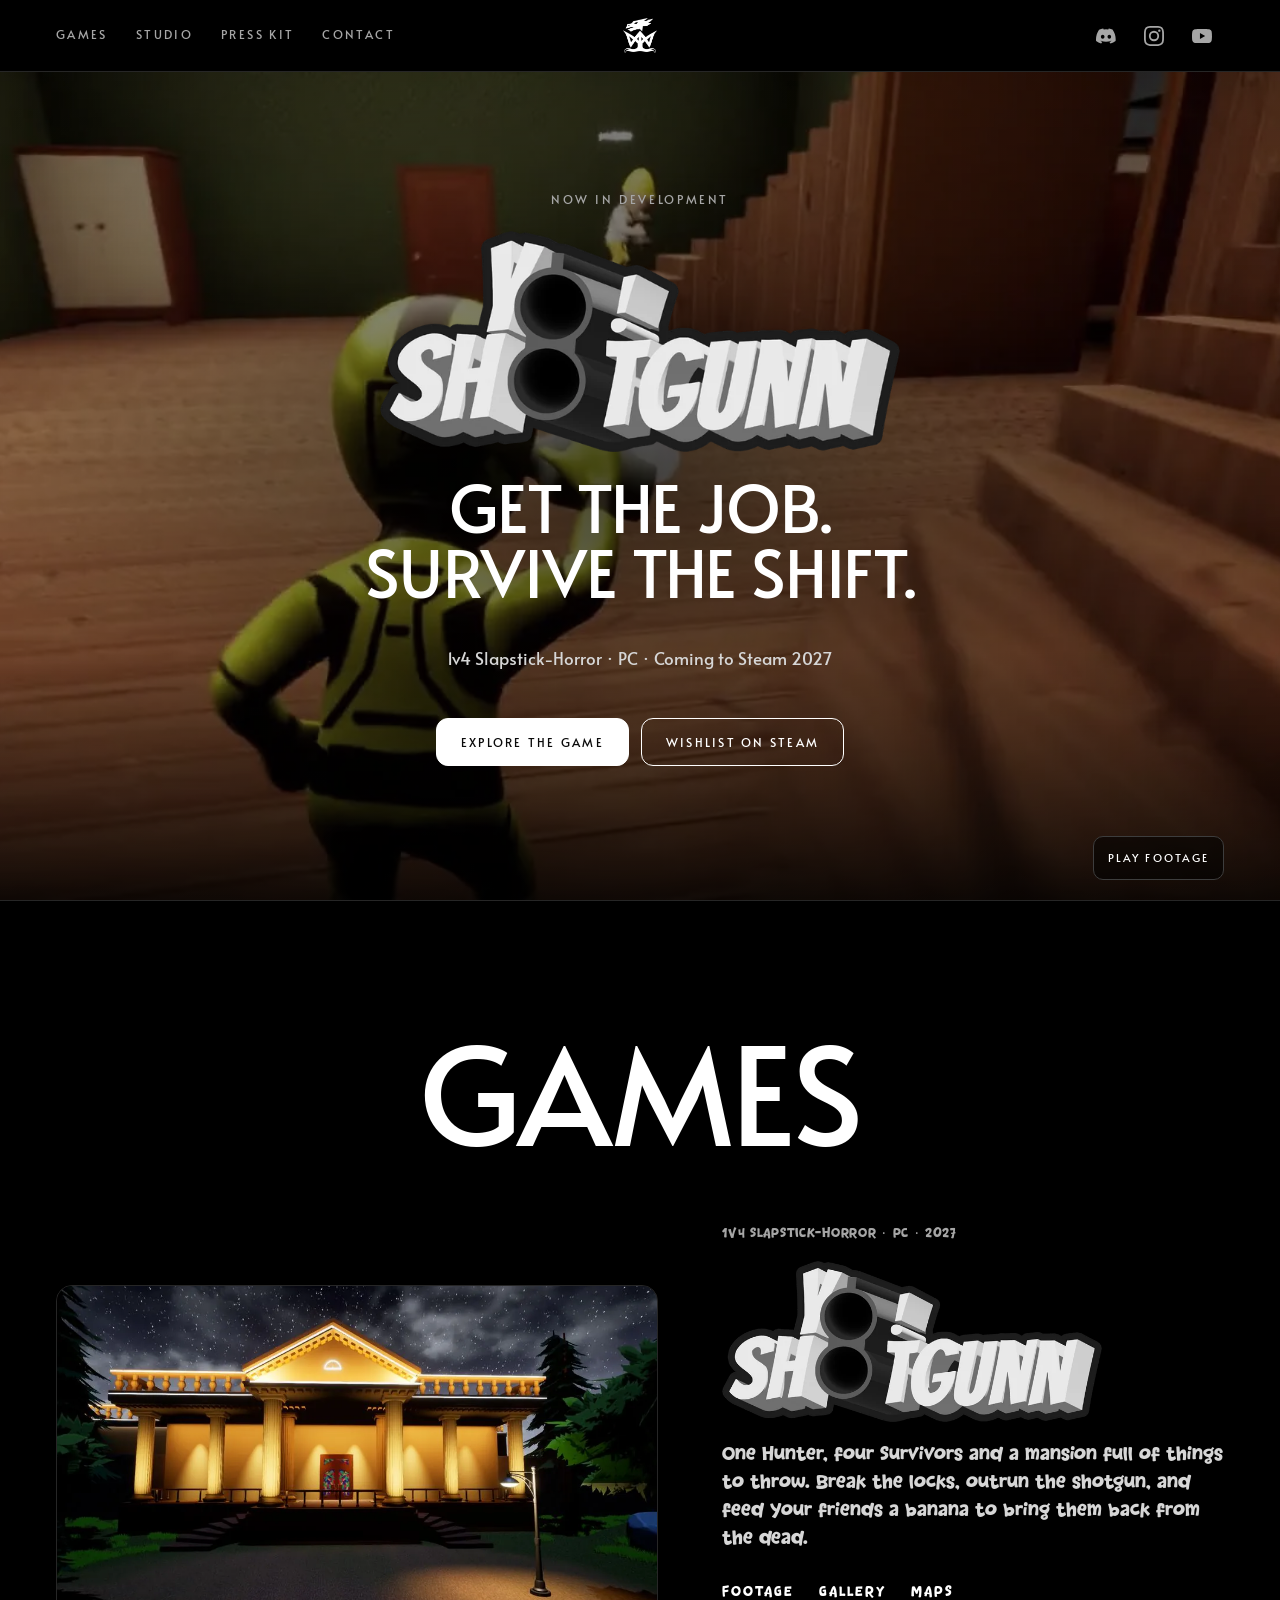
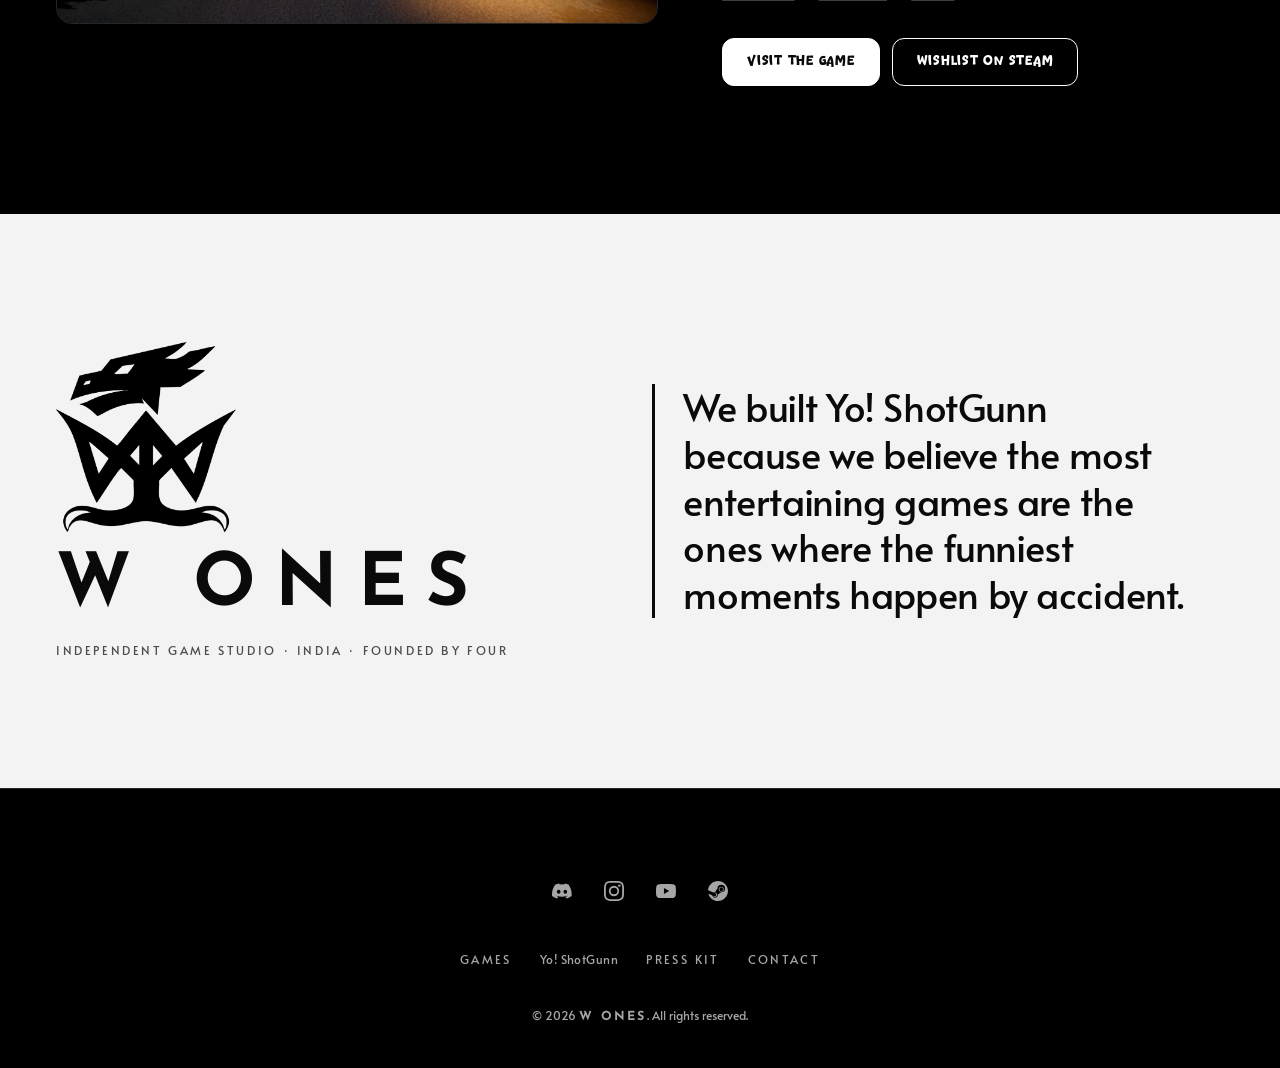
==== index.html @ 172d5346 "W ONES studio site and Yo! ShotGunn game page Co-Authored-By: Claude Opus 5 <noreply@anthropic.com>" ====
<!DOCTYPE html>
<html lang="en">
<head>
<meta charset="utf-8">
<meta name="viewport" content="width=device-width, initial-scale=1">
<title>W ONES</title>
<meta name="description" content="W ONES is an independent game studio from India. Our first game, Yo! ShotGunn, is a 1v4 horror-comedy FPS coming to Steam in 2027.">
<meta property="og:title" content="W ONES">
<meta property="og:description" content="Independent game studio. Makers of Yo! ShotGunn, coming to Steam in 2027.">
<meta property="og:image" content="assets/hero-mansion.jpg">
<meta property="og:type" content="website">
<meta name="theme-color" content="#000000">
<link rel="icon" href="assets/mark-wones.png">
<link rel="preconnect" href="https://fonts.googleapis.com">
<link rel="preconnect" href="https://fonts.gstatic.com" crossorigin>
<link rel="stylesheet" href="https://fonts.googleapis.com/css2?family=Alata&amp;family=Josefin+Sans:wght@700&amp;display=swap">
<link rel="preload" as="image" href="assets/clips/slip.webp" fetchpriority="high">
<link rel="preload" as="image" href="assets/logo-game-700.webp"
      imagesrcset="assets/logo-game-700.webp 700w, assets/logo-game.webp 1400w"
      imagesizes="(max-width: 500px) 220px, 44vw" fetchpriority="high">
<link rel="stylesheet" href="studio.css">
</head>
<body>

<a class="skip" href="#main">Skip to content</a>

<!-- ============ BAR ============ -->
<header class="bar" id="bar">
  <nav class="bar__nav" aria-label="Main">
    <ul class="bar__links" id="barLinks">
      <li><a href="#games">Games</a></li>
      <li><a href="#studio">Studio</a></li>
      <li><a href="#" data-needs-link="presskit">Press kit</a></li>
      <li><a href="https://mail.google.com/mail/?view=cm&amp;fs=1&amp;to=thewonegames@gmail.com" target="_blank" rel="noopener">Contact</a></li>
    </ul>
  </nav>
  <a class="bar__logo" href="#top" aria-label="W ONES home">
    <img src="assets/mark-wones.png" alt="" width="128" height="135">
  </a>
  <ul class="bar__social" aria-label="W ONES elsewhere">
    <li><a class="icon-link" href="https://discord.gg/mQPGaS2Mt" target="_blank" rel="noopener" aria-label="Discord"><svg viewBox="0 0 24 24" aria-hidden="true" focusable="false"><path d="M20.317 4.37a19.79 19.79 0 0 0-4.885-1.515.074.074 0 0 0-.079.037c-.21.375-.444.865-.608 1.25a18.27 18.27 0 0 0-5.487 0 12.64 12.64 0 0 0-.617-1.25.077.077 0 0 0-.079-.037A19.736 19.736 0 0 0 3.677 4.37a.07.07 0 0 0-.032.027C.533 9.046-.32 13.58.099 18.058a.082.082 0 0 0 .031.056 19.9 19.9 0 0 0 5.993 3.03.078.078 0 0 0 .084-.028c.462-.63.874-1.295 1.226-1.994a.076.076 0 0 0-.041-.106 13.1 13.1 0 0 1-1.872-.892.077.077 0 0 1-.008-.128c.126-.094.252-.192.372-.291a.074.074 0 0 1 .078-.011c3.928 1.793 8.18 1.793 12.062 0a.074.074 0 0 1 .078.01c.12.099.246.198.373.292a.077.077 0 0 1-.006.128 12.3 12.3 0 0 1-1.873.891.077.077 0 0 0-.41.107c.36.698.772 1.363 1.225 1.993a.076.076 0 0 0 .084.029 19.84 19.84 0 0 0 6.002-3.03.077.077 0 0 0 .032-.055c.5-5.177-.838-9.674-3.549-13.66a.06.06 0 0 0-.031-.029ZM8.02 15.331c-1.183 0-2.157-1.086-2.157-2.419 0-1.333.955-2.419 2.157-2.419 1.211 0 2.176 1.095 2.157 2.419 0 1.333-.956 2.419-2.157 2.419Zm7.975 0c-1.183 0-2.157-1.086-2.157-2.419 0-1.333.955-2.419 2.157-2.419 1.211 0 2.176 1.095 2.157 2.419 0 1.333-.946 2.419-2.157 2.419Z"/></svg></a></li>
    <li><a class="icon-link" href="https://www.instagram.com/w_ones.games/" target="_blank" rel="noopener" aria-label="Instagram"><svg viewBox="0 0 24 24" aria-hidden="true" focusable="false"><path d="M12 2.163c3.204 0 3.584.012 4.85.07 3.252.148 4.771 1.691 4.919 4.919.058 1.265.069 1.645.069 4.849 0 3.205-.012 3.584-.069 4.849-.149 3.225-1.664 4.771-4.919 4.919-1.266.058-1.644.07-4.85.07-3.204 0-3.584-.012-4.849-.07-3.26-.149-4.771-1.699-4.919-4.92-.058-1.265-.07-1.644-.07-4.849 0-3.204.013-3.583.07-4.849.149-3.227 1.664-4.771 4.919-4.919 1.266-.057 1.645-.069 4.849-.069ZM12 0C8.741 0 8.333.014 7.053.072 2.695.272.273 2.69.073 7.052.014 8.333 0 8.741 0 12c0 3.259.014 3.668.072 4.948.2 4.358 2.618 6.78 6.98 6.98C8.333 23.986 8.741 24 12 24c3.259 0 3.668-.014 4.948-.072 4.354-.2 6.782-2.618 6.979-6.98.059-1.28.073-1.689.073-4.948 0-3.259-.014-3.667-.072-4.947-.196-4.354-2.617-6.78-6.979-6.98C15.668.014 15.259 0 12 0Zm0 5.838a6.162 6.162 0 1 0 0 12.324 6.162 6.162 0 0 0 0-12.324ZM12 16a4 4 0 1 1 0-8 4 4 0 0 1 0 8Zm6.406-11.845a1.44 1.44 0 1 0 0 2.881 1.44 1.44 0 0 0 0-2.881Z"/></svg></a></li>
    <li><a class="icon-link" href="https://www.youtube.com/@W_ONES" target="_blank" rel="noopener" aria-label="YouTube"><svg viewBox="0 0 24 24" aria-hidden="true" focusable="false"><path d="M23.498 6.186a3.016 3.016 0 0 0-2.122-2.136C19.505 3.545 12 3.545 12 3.545s-7.505 0-9.377.505A3.017 3.017 0 0 0 .502 6.186C0 8.07 0 12 0 12s0 3.93.502 5.814a3.016 3.016 0 0 0 2.122 2.136c1.871.505 9.376.505 9.376.505s7.505 0 9.377-.505a3.015 3.015 0 0 0 2.122-2.136C24 15.93 24 12 24 12s0-3.93-.502-5.814ZM9.545 15.568V8.432L15.818 12l-6.273 3.568Z"/></svg></a></li>
  </ul>
  <button class="bar__toggle" id="barToggle" type="button" aria-expanded="false" aria-controls="barLinks">
    <span class="bar__bars" aria-hidden="true"></span>
    <span class="visually-hidden">Menu</span>
  </button>
</header>

<main id="main">

<!-- ============ HERO: the current game, in its own footage ============ -->
<section class="hero" id="top">
  <video class="hero__video" id="heroVideo" muted playsinline preload="auto"
         src="assets/clips/slip.mp4" poster="assets/clips/slip.webp"
         data-clips="assets/clips/slip.mp4|assets/clips/slip.webp assets/clips/steal.mp4|assets/clips/steal.webp"
         aria-hidden="true"></video>
  <div class="hero__shade"></div>
  <div class="hero__inner">
    <p class="kicker">Now in development</p>
    <img class="hero__logo" src="assets/logo-game-700.webp"
         srcset="assets/logo-game-700.webp 700w, assets/logo-game.webp 1400w"
         sizes="(max-width: 500px) 220px, 44vw" alt="Yo! ShotGunn" width="1400" height="597">
    <h1 class="hero__title">Get the job.<br>Survive the shift.</h1>
    <p class="hero__meta">1v4 Slapstick-Horror &middot; PC &middot; Coming to Steam 2027</p>
    <div class="hero__actions">
      <a class="btn btn--solid" href="yoshotgunn.html">Explore the game</a>
      <a class="btn" href="#" data-needs-link="steam">Wishlist on Steam</a>
    </div>
  </div>
  <button class="hero__pause" id="heroPause" type="button" aria-pressed="false"><span>Pause footage</span></button>
</section>

<!-- ============ GAMES ============ -->
<section class="games" id="games">
  <h2 class="mega">Games</h2>

  <article class="game">
    <a class="game__art" href="yoshotgunn.html" aria-label="Yo! ShotGunn — visit the game"
       data-slides="assets/gallery/shot-01 assets/gallery/shot-02 assets/gallery/shot-03 assets/gallery/shot-04 assets/gallery/shot-05 assets/gallery/shot-06 assets/gallery/shot-07 assets/gallery/shot-08 assets/gallery/shot-09 assets/gallery/shot-10 assets/gallery/shot-11 assets/gallery/shot-12 assets/gallery/shot-13 assets/gallery/shot-14 assets/gallery/shot-15 assets/gallery/shot-16 assets/gallery/shot-17 assets/gallery/shot-18 assets/gallery/shot-19 assets/gallery/shot-20 assets/gallery/shot-21 assets/gallery/shot-22 assets/gallery/shot-23 assets/gallery/shot-24">
      <img class="game__slide is-on" src="assets/hero-mansion-sm.webp"
           srcset="assets/hero-mansion-sm.webp 1100w, assets/hero-mansion.webp 2400w"
           sizes="(max-width: 900px) 100vw, 55vw" loading="lazy" alt="">
      <img class="game__slide" src="assets/gallery/shot-01-sm.webp" loading="lazy" alt="">
    </a>
    <div class="game__body">
      <p class="kicker">1v4 Slapstick-Horror &middot; PC &middot; 2027</p>
      <h3 class="game__title"><img src="assets/logo-game-700.webp" alt="Yo! ShotGunn" width="700" height="298" loading="lazy"></h3>
      <p class="game__desc">One Hunter, four Survivors and a mansion full of things to throw. Break the locks, outrun the shotgun, and feed your friends a banana to bring them back from the dead.</p>
      <ul class="game__links">
        <li><a href="yoshotgunn.html#footage">Footage</a></li>
        <li><a href="yoshotgunn.html#gallery">Gallery</a></li>
        <li><a href="yoshotgunn.html#maps">Maps</a></li>
      </ul>
      <div class="game__actions">
        <a class="btn btn--solid" href="yoshotgunn.html">Visit the game</a>
        <a class="btn" href="#" data-needs-link="steam">Wishlist on Steam</a>
      </div>
    </div>
  </article>
</section>

<!-- ============ STUDIO ============ -->
<section class="about" id="studio">
  <div class="about__inner">
    <div class="about__id">
      <img class="about__mark" src="assets/logo-wones.webp" alt="" width="600" height="635">
      <h2 class="about__name wones">W ONES</h2>
      <p class="kicker">Independent game studio &middot; India &middot; Founded by four</p>
    </div>
    <blockquote class="about__quote">
      <p>We built Yo! ShotGunn because we believe the most entertaining games are the ones where the funniest moments happen by accident.</p>
    </blockquote>
  </div>
</section>

</main>

<!-- ============ FOOTER ============ -->
<footer class="foot">
  <ul class="foot__social" aria-label="W ONES elsewhere">
    <li><a class="icon-link" href="https://discord.gg/mQPGaS2Mt" target="_blank" rel="noopener" aria-label="Discord"><svg viewBox="0 0 24 24" aria-hidden="true" focusable="false"><path d="M20.317 4.37a19.79 19.79 0 0 0-4.885-1.515.074.074 0 0 0-.079.037c-.21.375-.444.865-.608 1.25a18.27 18.27 0 0 0-5.487 0 12.64 12.64 0 0 0-.617-1.25.077.077 0 0 0-.079-.037A19.736 19.736 0 0 0 3.677 4.37a.07.07 0 0 0-.032.027C.533 9.046-.32 13.58.099 18.058a.082.082 0 0 0 .031.056 19.9 19.9 0 0 0 5.993 3.03.078.078 0 0 0 .084-.028c.462-.63.874-1.295 1.226-1.994a.076.076 0 0 0-.041-.106 13.1 13.1 0 0 1-1.872-.892.077.077 0 0 1-.008-.128c.126-.094.252-.192.372-.291a.074.074 0 0 1 .078-.011c3.928 1.793 8.18 1.793 12.062 0a.074.074 0 0 1 .078.01c.12.099.246.198.373.292a.077.077 0 0 1-.006.128 12.3 12.3 0 0 1-1.873.891.077.077 0 0 0-.41.107c.36.698.772 1.363 1.225 1.993a.076.076 0 0 0 .084.029 19.84 19.84 0 0 0 6.002-3.03.077.077 0 0 0 .032-.055c.5-5.177-.838-9.674-3.549-13.66a.06.06 0 0 0-.031-.029ZM8.02 15.331c-1.183 0-2.157-1.086-2.157-2.419 0-1.333.955-2.419 2.157-2.419 1.211 0 2.176 1.095 2.157 2.419 0 1.333-.956 2.419-2.157 2.419Zm7.975 0c-1.183 0-2.157-1.086-2.157-2.419 0-1.333.955-2.419 2.157-2.419 1.211 0 2.176 1.095 2.157 2.419 0 1.333-.946 2.419-2.157 2.419Z"/></svg></a></li>
    <li><a class="icon-link" href="https://www.instagram.com/w_ones.games/" target="_blank" rel="noopener" aria-label="Instagram"><svg viewBox="0 0 24 24" aria-hidden="true" focusable="false"><path d="M12 2.163c3.204 0 3.584.012 4.85.07 3.252.148 4.771 1.691 4.919 4.919.058 1.265.069 1.645.069 4.849 0 3.205-.012 3.584-.069 4.849-.149 3.225-1.664 4.771-4.919 4.919-1.266.058-1.644.07-4.85.07-3.204 0-3.584-.012-4.849-.07-3.26-.149-4.771-1.699-4.919-4.92-.058-1.265-.07-1.644-.07-4.849 0-3.204.013-3.583.07-4.849.149-3.227 1.664-4.771 4.919-4.919 1.266-.057 1.645-.069 4.849-.069ZM12 0C8.741 0 8.333.014 7.053.072 2.695.272.273 2.69.073 7.052.014 8.333 0 8.741 0 12c0 3.259.014 3.668.072 4.948.2 4.358 2.618 6.78 6.98 6.98C8.333 23.986 8.741 24 12 24c3.259 0 3.668-.014 4.948-.072 4.354-.2 6.782-2.618 6.979-6.98.059-1.28.073-1.689.073-4.948 0-3.259-.014-3.667-.072-4.947-.196-4.354-2.617-6.78-6.979-6.98C15.668.014 15.259 0 12 0Zm0 5.838a6.162 6.162 0 1 0 0 12.324 6.162 6.162 0 0 0 0-12.324ZM12 16a4 4 0 1 1 0-8 4 4 0 0 1 0 8Zm6.406-11.845a1.44 1.44 0 1 0 0 2.881 1.44 1.44 0 0 0 0-2.881Z"/></svg></a></li>
    <li><a class="icon-link" href="https://www.youtube.com/@W_ONES" target="_blank" rel="noopener" aria-label="YouTube"><svg viewBox="0 0 24 24" aria-hidden="true" focusable="false"><path d="M23.498 6.186a3.016 3.016 0 0 0-2.122-2.136C19.505 3.545 12 3.545 12 3.545s-7.505 0-9.377.505A3.017 3.017 0 0 0 .502 6.186C0 8.07 0 12 0 12s0 3.93.502 5.814a3.016 3.016 0 0 0 2.122 2.136c1.871.505 9.376.505 9.376.505s7.505 0 9.377-.505a3.015 3.015 0 0 0 2.122-2.136C24 15.93 24 12 24 12s0-3.93-.502-5.814ZM9.545 15.568V8.432L15.818 12l-6.273 3.568Z"/></svg></a></li>
    <li><a class="icon-link" href="#" data-needs-link="steam" aria-label="Steam"><svg viewBox="0 0 24 24" aria-hidden="true" focusable="false"><path d="M11.979 0C5.678 0 .511 4.86.022 11.037l6.432 2.658a3.39 3.39 0 0 1 1.912-.59c.063 0 .125.003.188.005l2.861-4.142v-.06a4.525 4.525 0 1 1 4.524 4.527h-.105l-4.076 2.911c0 .052.004.105.004.158a3.4 3.4 0 0 1-6.748.66L.436 15.27C1.862 20.307 6.487 24 11.979 24c6.627 0 11.999-5.373 11.999-12S18.606 0 11.979 0ZM7.54 18.21l-1.473-.61a2.553 2.553 0 0 0 1.32 1.253 2.564 2.564 0 0 0 3.345-1.386 2.54 2.54 0 0 0 .002-1.95 2.543 2.543 0 0 0-1.388-1.392 2.56 2.56 0 0 0-1.97-.008l1.523.63a1.879 1.879 0 0 1-1.359 3.463Zm11.365-8.302a3.017 3.017 0 0 0-3.015-3.011 3.016 3.016 0 0 0-3.011 3.011 3.016 3.016 0 0 0 3.011 3.009 3.017 3.017 0 0 0 3.015-3.009Zm-5.273-.005a2.267 2.267 0 0 1 2.264-2.264 2.267 2.267 0 0 1 2.266 2.264 2.266 2.266 0 0 1-2.266 2.262 2.266 2.266 0 0 1-2.264-2.262Z"/></svg></a></li>
  </ul>
  <nav class="foot__links" aria-label="Footer">
    <a href="#games">Games</a>
    <a href="yoshotgunn.html"><span class="gamename">Yo! ShotGunn</span></a>
    <a href="#" data-needs-link="presskit">Press kit</a>
    <a href="https://mail.google.com/mail/?view=cm&amp;fs=1&amp;to=thewonegames@gmail.com" target="_blank" rel="noopener">Contact</a>
  </nav>
  <p class="foot__legal">&copy; 2026 <span class="wones">W ONES</span>. All rights reserved.</p>
</footer>

<script src="studio.js"></script>
</body>
</html>
---- studio.css ----
/* ============================================================
   W ONES — studio site
   Black and white, after Landfall: the frame stays monochrome and
   the game art is the only colour on the page.
   Type is Alata throughout; Josefin Sans is kept for the studio
   name alone, and Chomage for the text about the game itself.
   Written mobile first.
   ============================================================ */

/* Chomage by Khurasan (khurasanstudio.com), subset to Latin. Web embedding
   requires Khurasan's Webfont license. Inlined because the artifact host
   only serves font files from Google Fonts. */
@font-face {
  font-family: 'Chomage';
  src: url([data-uri]) format('woff2');
  font-weight: 400;
  font-style: normal;
  font-display: swap;
}

:root {
  --black:      #000000;
  --panel:      #0c0c0c;
  --line:       #262626;
  --line-hi:    #3d3d3d;
  --grey:       #a6a6a6;   /* 8.9:1 on black */
  --white:      #ffffff;
  --paper:      #f3f3f3;   /* the one inverted band */
  --ink:        #0a0a0a;
  --ink-soft:   #4d4d4d;   /* 7.9:1 on paper */

  --ff:       'Alata', 'Century Gothic', 'Trebuchet MS', sans-serif;
  --ff-brand: 'Josefin Sans', 'Futura', 'Century Gothic', sans-serif;
  --ff-game:  'Chomage', 'Alata', 'Arial Rounded MT Bold', sans-serif;

  --radius:    12px;   /* buttons */
  --radius-sm: 10px;   /* small controls */
  --radius-lg: 16px;   /* the game art */

  --bar-h:  72px;
  --gutter: clamp(1.25rem, 5vw, 3.5rem);
  --maxw:   1240px;
  --ease:   cubic-bezier(.22, .61, .36, 1);

  color-scheme: dark;
}

*, *::before, *::after { box-sizing: border-box; }
html { scroll-behavior: smooth; }
body {
  margin: 0;
  background: var(--black);
  color: var(--white);
  font-family: var(--ff);
  font-size: 1.0625rem;
  line-height: 1.65;
  font-synthesis: none;              /* Alata ships one weight: no faux bold */
  -webkit-font-smoothing: antialiased;
  overflow-x: hidden;
}
img, video { max-width: 100%; height: auto; display: block; }
a { color: inherit; }
button { font: inherit; color: inherit; }
ul { list-style: none; margin: 0; padding: 0; }

:where(a, button, [tabindex]):focus-visible {
  outline: 2px solid currentColor;
  outline-offset: 3px;
}
section[id] { scroll-margin-top: var(--bar-h); }

.wones {
  font-family: var(--ff-brand);
  font-weight: 700;
  letter-spacing: .26em;
  text-transform: uppercase;
  white-space: nowrap;   /* the studio name never splits across lines */
}

.kicker {
  margin: 0;
  font-size: .74rem;
  letter-spacing: .22em;
  text-transform: uppercase;
  color: var(--grey);
}

.visually-hidden {
  position: absolute !important;
  width: 1px; height: 1px;
  margin: -1px; padding: 0;
  overflow: hidden;
  clip: rect(0 0 0 0);
  white-space: nowrap;
  border: 0;
}

.skip {
  position: absolute;
  left: var(--gutter);
  top: -100px;
  z-index: 300;
  padding: .75rem 1rem;
  border-radius: var(--radius-sm);
  background: var(--white);
  color: var(--ink);
  text-decoration: none;
}
.skip:focus { top: .75rem; }

/* ---------- buttons: rounded outlined boxes, invert on hover ---------- */
.btn {
  display: inline-flex;
  align-items: center;
  justify-content: center;
  min-height: 48px;
  padding: 0 1.5rem;
  border: 1px solid var(--white);
  border-radius: var(--radius);
  background: transparent;
  color: var(--white);
  font-size: .78rem;
  letter-spacing: .18em;
  text-transform: uppercase;
  text-decoration: none;
  cursor: pointer;
  transition: background .15s var(--ease), color .15s var(--ease);
}
.btn:hover { background: var(--white); color: var(--ink); }
.btn--solid { background: var(--white); color: var(--ink); }
.btn--solid:hover { background: transparent; color: var(--white); }

/* ============================================================
   BAR — logo left on phones; nav left, logo centred on desktop
   ============================================================ */
.bar {
  position: sticky;
  top: 0;
  z-index: 100;
  display: grid;
  grid-template-columns: 1fr auto;
  grid-template-areas: "logo toggle";
  align-items: center;
  height: var(--bar-h);
  padding: 0 var(--gutter);
  background: var(--black);
  border-bottom: 1px solid var(--line);
}
.bar__logo {
  grid-area: logo;
  display: inline-flex;
  align-items: center;
  justify-content: center;
  min-width: 44px;
  min-height: 44px;
  justify-self: start;
  text-decoration: none;
}
.bar__logo img { width: 34px; }

.bar__toggle {
  grid-area: toggle;
  display: inline-flex;
  align-items: center;
  justify-content: center;
  width: 44px;
  height: 44px;
  padding: 0;
  background: transparent;
  border: 1px solid var(--line-hi);
  border-radius: var(--radius-sm);
  cursor: pointer;
}
.bar__bars { position: relative; display: block; width: 18px; height: 12px; }
.bar__bars::before,
.bar__bars::after {
  content: "";
  position: absolute;
  left: 0; right: 0;
  height: 2px;
  background: currentColor;
  transition: transform .2s var(--ease), top .2s var(--ease), bottom .2s var(--ease);
}
.bar__bars::before { top: 0; }
.bar__bars::after { bottom: 0; }
.bar[data-open="true"] .bar__bars::before { top: 5px; transform: rotate(45deg); }
.bar[data-open="true"] .bar__bars::after { bottom: 5px; transform: rotate(-45deg); }

.bar__nav {
  position: absolute;
  top: 100%;
  left: 0; right: 0;
  display: none;
  padding: .25rem var(--gutter) 1.25rem;
  background: var(--black);
  border-bottom: 1px solid var(--line);
}
.bar[data-open="true"] .bar__nav { display: block; }
.bar__links a {
  display: flex;
  align-items: center;
  min-height: 52px;
  font-size: .82rem;
  letter-spacing: .2em;
  text-transform: uppercase;
  text-decoration: none;
  color: var(--grey);
  border-bottom: 1px solid var(--line);
  transition: color .15s;
}
.bar__links a:hover, .bar__links a:focus-visible { color: var(--white); }

.bar__social { display: none; }

@media (min-width: 960px) {
  .bar {
    grid-template-columns: 1fr auto 1fr;
    grid-template-areas: "nav logo social";
  }
  .bar__toggle { display: none; }
  .bar__logo { justify-self: center; }
  .bar__nav,
  .bar[data-open="true"] .bar__nav {
    grid-area: nav;
    position: static;
    display: block;
    padding: 0;
    background: none;
    border: 0;
  }
  .bar__links { display: flex; gap: 1.75rem; }
  .bar__links a {
    min-height: 44px;
    font-size: .74rem;
    border-bottom: 1px solid transparent;
  }
  .bar__links a:hover, .bar__links a:focus-visible { border-bottom-color: var(--white); }
  .bar__social {
    grid-area: social;
    display: flex;
    justify-self: end;
    gap: .25rem;
  }
}

/* shared icon links */
.icon-link {
  display: inline-flex;
  align-items: center;
  justify-content: center;
  width: 44px;
  height: 44px;
  border-radius: var(--radius-sm);
  color: var(--grey);
  transition: color .15s;
}
.icon-link svg { width: 20px; height: 20px; fill: currentColor; }
.icon-link:hover, .icon-link:focus-visible { color: var(--white); }

/* ============================================================
   HERO — the game's own footage behind a centred headline
   ============================================================ */
.hero {
  position: relative;
  display: grid;
  place-items: center;
  min-height: calc(100svh - var(--bar-h));
  padding: 4rem var(--gutter) 5rem;
  overflow: hidden;
  isolation: isolate;
  text-align: center;
}
.hero__video,
.hero__poster {
  position: absolute;
  inset: 0;
  z-index: -2;
  width: 100%;
  height: 100%;
  object-fit: cover;
  filter: grayscale(.15);
}
/* Two stacked players cross-fade from one clip to the next: the incoming
   one sits on top and fades in over the one that is finishing. */
.hero__video { z-index: -3; transition: opacity .9s ease; }
.hero__video.is-top { z-index: -2; }
.hero__video.is-hidden { opacity: 0; }
/* a scrim for legibility, heaviest where the type sits */
.hero__shade {
  position: absolute;
  inset: 0;
  z-index: -1;
  background:
    radial-gradient(70% 60% at 50% 50%, rgba(0,0,0,.72), rgba(0,0,0,.35) 70%, rgba(0,0,0,.2)),
    linear-gradient(to bottom, rgba(0,0,0,.35), rgba(0,0,0,0) 30%, rgba(0,0,0,0) 70%, rgba(0,0,0,.85));
}
.hero__inner {
  display: flex;
  flex-direction: column;
  align-items: center;
  gap: clamp(1rem, 2.4vh, 1.6rem);
  max-width: 920px;
}
.hero__logo { width: clamp(220px, 44vw, 520px); }
.hero__title {
  margin: 0;
  font-weight: 400;
  font-size: clamp(1.9rem, 5.2vw, 4.1rem);
  line-height: 1;
  letter-spacing: -.01em;
  text-transform: uppercase;
  text-wrap: balance;
}
.hero__meta { color: #d6d6d6; }
.hero__actions {
  display: flex;
  flex-direction: column;
  gap: .75rem;
  width: 100%;
  max-width: 320px;
  margin-top: .5rem;
}
@media (min-width: 560px) {
  .hero__actions { flex-direction: row; justify-content: center; width: auto; max-width: none; }
}
.hero__pause {
  position: absolute;
  right: var(--gutter);
  bottom: 1.25rem;
  display: inline-flex;
  align-items: center;
  gap: .5rem;
  min-height: 44px;
  padding: 0 .9rem;
  background: rgba(0,0,0,.55);
  border: 1px solid var(--line-hi);
  border-radius: var(--radius-sm);
  font-size: .7rem;
  letter-spacing: .18em;
  text-transform: uppercase;
  cursor: pointer;
}
.hero__pause:hover { border-color: var(--white); }

/* ============================================================
   GAMES
   ============================================================ */
.games {
  padding: clamp(4.5rem, 10vw, 8rem) var(--gutter);
  border-top: 1px solid var(--line);
}
.mega {
  margin: 0 0 clamp(2.5rem, 6vw, 4.5rem);
  font-weight: 400;
  font-size: clamp(3.2rem, 13vw, 8.5rem);
  line-height: .9;
  letter-spacing: -.02em;
  text-transform: uppercase;
  text-align: center;
}
.game {
  display: grid;
  gap: 2rem;
  max-width: var(--maxw);
  margin: 0 auto;
}
@media (min-width: 900px) {
  .game { grid-template-columns: minmax(0, 1.2fr) minmax(0, 1fr); gap: clamp(2.5rem, 5vw, 4.5rem); align-items: center; }
}
.game__art {
  position: relative;
  display: block;
  aspect-ratio: 16 / 9;
  overflow: hidden;
  border: 1px solid var(--line);
  border-radius: var(--radius-lg);
  background: var(--panel);
}
/* two stacked stills that cross-fade; the script feeds them the gallery */
.game__slide {
  position: absolute;
  inset: 0;
  width: 100%;
  height: 100%;
  object-fit: cover;
  opacity: 0;
  transition: opacity .9s var(--ease), transform .6s var(--ease);
}
.game__slide.is-on { opacity: 1; }
.game__art:hover .game__slide,
.game__art:focus-visible .game__slide { transform: scale(1.04); }
.game__body { display: flex; flex-direction: column; gap: 1.1rem; }
/* the title is the game's logo */
.game__title { margin: 0; line-height: 0; }
.game__title img { width: min(380px, 86%); height: auto; }

/* everything written about the game is set in the game's own face */
.game__body,
.game__body .btn { font-family: var(--ff-game); }
.game__body .kicker,
.game__links a,
.game__body .btn { letter-spacing: .06em; }
.game__desc { margin: 0; max-width: 46ch; color: #d6d6d6; }
.game__links { display: flex; flex-wrap: wrap; gap: 0 1.5rem; }
.game__links a {
  display: inline-flex;
  align-items: center;
  justify-content: center;
  min-height: 44px;
  min-width: 44px;
  font-size: .8rem;
  letter-spacing: .16em;
  text-transform: uppercase;
  text-decoration: underline;
  text-decoration-color: var(--line-hi);
  text-underline-offset: .35em;
}
.game__links a:hover { text-decoration-color: var(--white); }
.game__actions { display: flex; flex-wrap: wrap; gap: .75rem; margin-top: .4rem; }

/* ============================================================
   STUDIO — the one inverted band
   ============================================================ */
.about {
  padding: clamp(4.5rem, 10vw, 8rem) var(--gutter);
  background: var(--paper);
  color: var(--ink);
}
.about__inner {
  display: grid;
  gap: 2.75rem;
  max-width: var(--maxw);
  margin: 0 auto;
}
@media (min-width: 900px) {
  .about__inner { grid-template-columns: minmax(0, 1fr) minmax(0, 1.1fr); gap: clamp(3rem, 6vw, 6rem); align-items: center; }
}
.about__id { display: flex; flex-direction: column; align-items: flex-start; gap: 1.1rem; }
.about__mark { width: clamp(110px, 16vw, 180px); filter: invert(1); }
.about__name { margin: 0; font-size: clamp(2.5rem, 8vw, 4.6rem); line-height: 1; }
.about .kicker { color: var(--ink-soft); }
.about__quote {
  margin: 0;
  padding-left: clamp(1.1rem, 2.5vw, 1.75rem);
  border-left: 3px solid var(--ink);
}
.about__quote p {
  margin: 0;
  font-size: clamp(1.45rem, 3.2vw, 2.4rem);
  line-height: 1.22;
  letter-spacing: -.01em;
  text-wrap: balance;
}

/* ============================================================
   FOOTER
   ============================================================ */
.foot {
  display: flex;
  flex-direction: column;
  align-items: center;
  gap: 1.5rem;
  padding: clamp(3.5rem, 8vw, 5rem) var(--gutter) 2.5rem;
  border-top: 1px solid var(--line);
  text-align: center;
}
.foot__social { display: flex; gap: .5rem; }
.foot__links { display: flex; flex-wrap: wrap; justify-content: center; gap: 0 1.75rem; }
.foot__links a {
  display: inline-flex;
  align-items: center;
  min-height: 44px;
  font-size: .74rem;
  letter-spacing: .2em;
  text-transform: uppercase;
  text-decoration: none;
  color: var(--grey);
}
.foot__links a:hover, .foot__links a:focus-visible { color: var(--white); }
.foot__legal { margin: 0; font-size: .78rem; color: var(--grey); }
.foot__legal .wones { letter-spacing: .18em; }

/* the game's name keeps its own capitalisation, even inside uppercase rows */
.gamename { text-transform: none; letter-spacing: .04em; }

@media (prefers-reduced-motion: reduce) {
  html { scroll-behavior: auto; }
  *, *::before, *::after { transition-duration: .001ms !important; animation-duration: .001ms !important; }
}
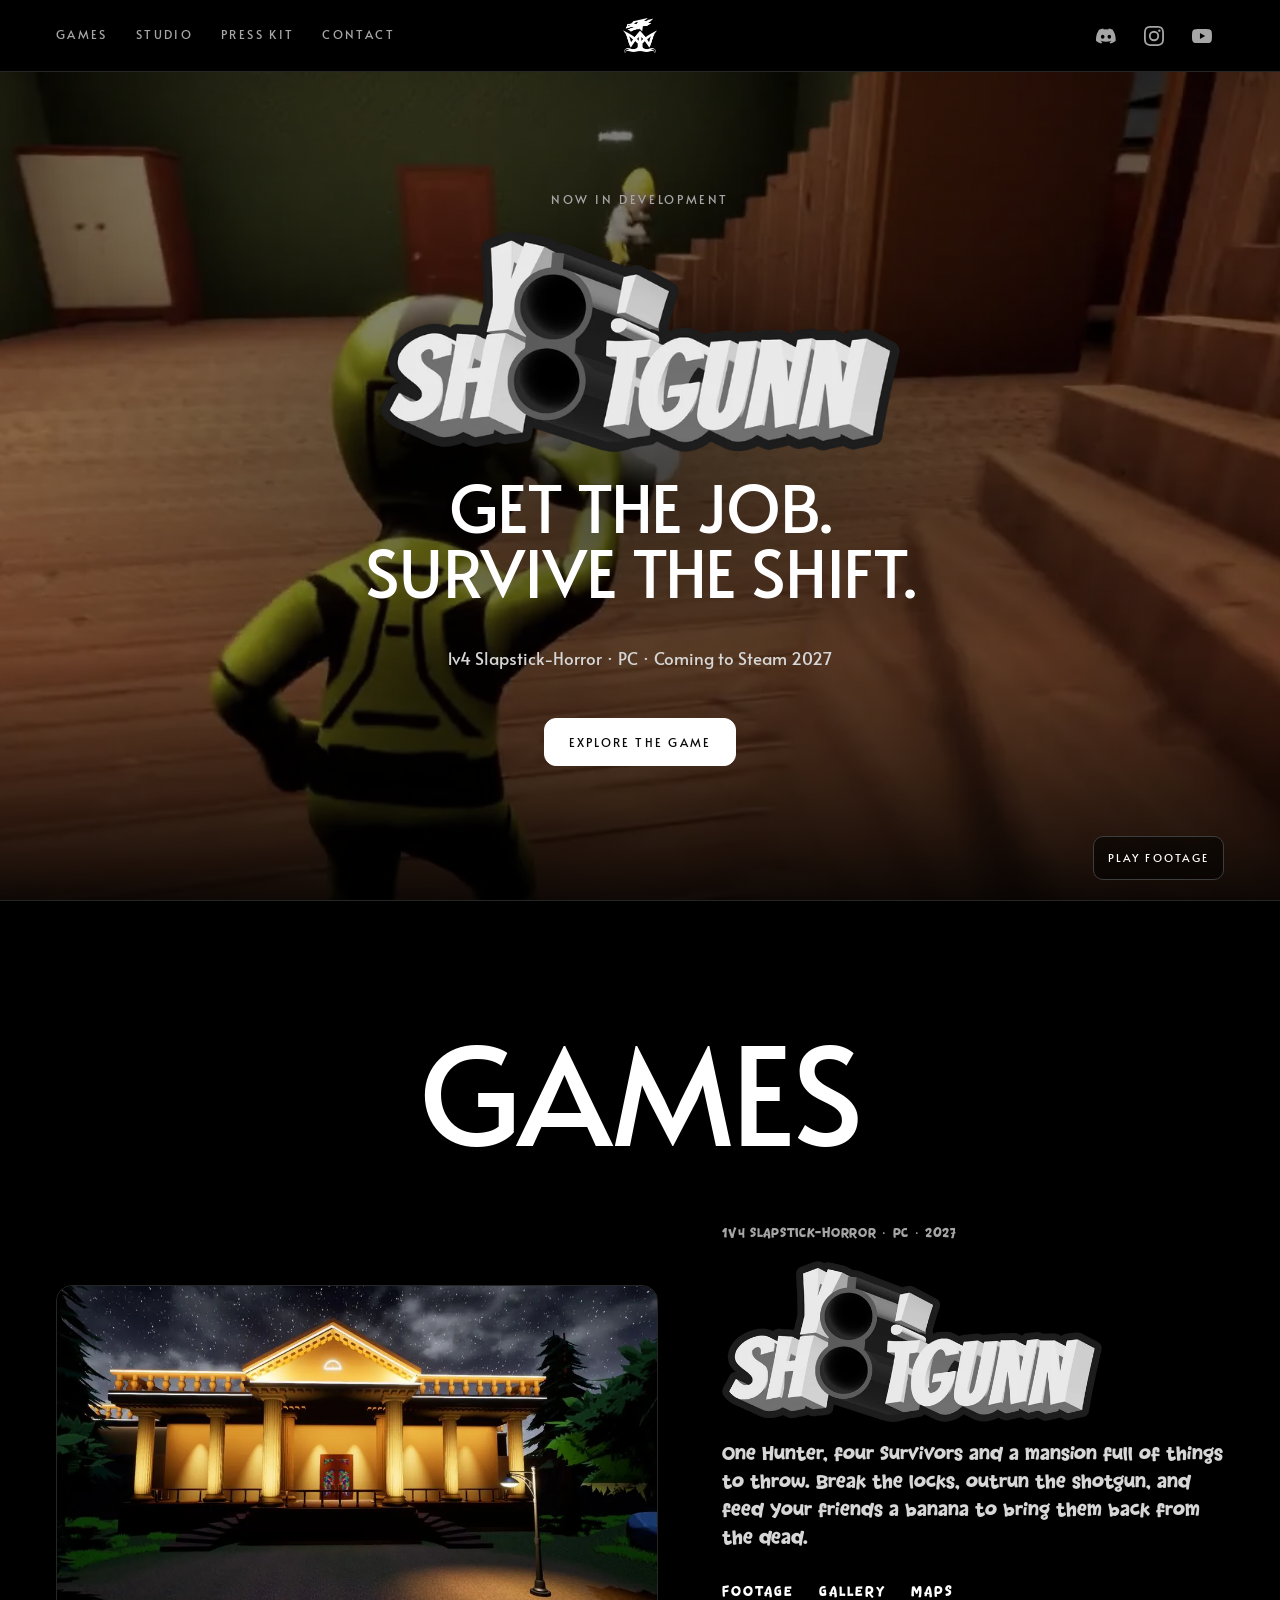
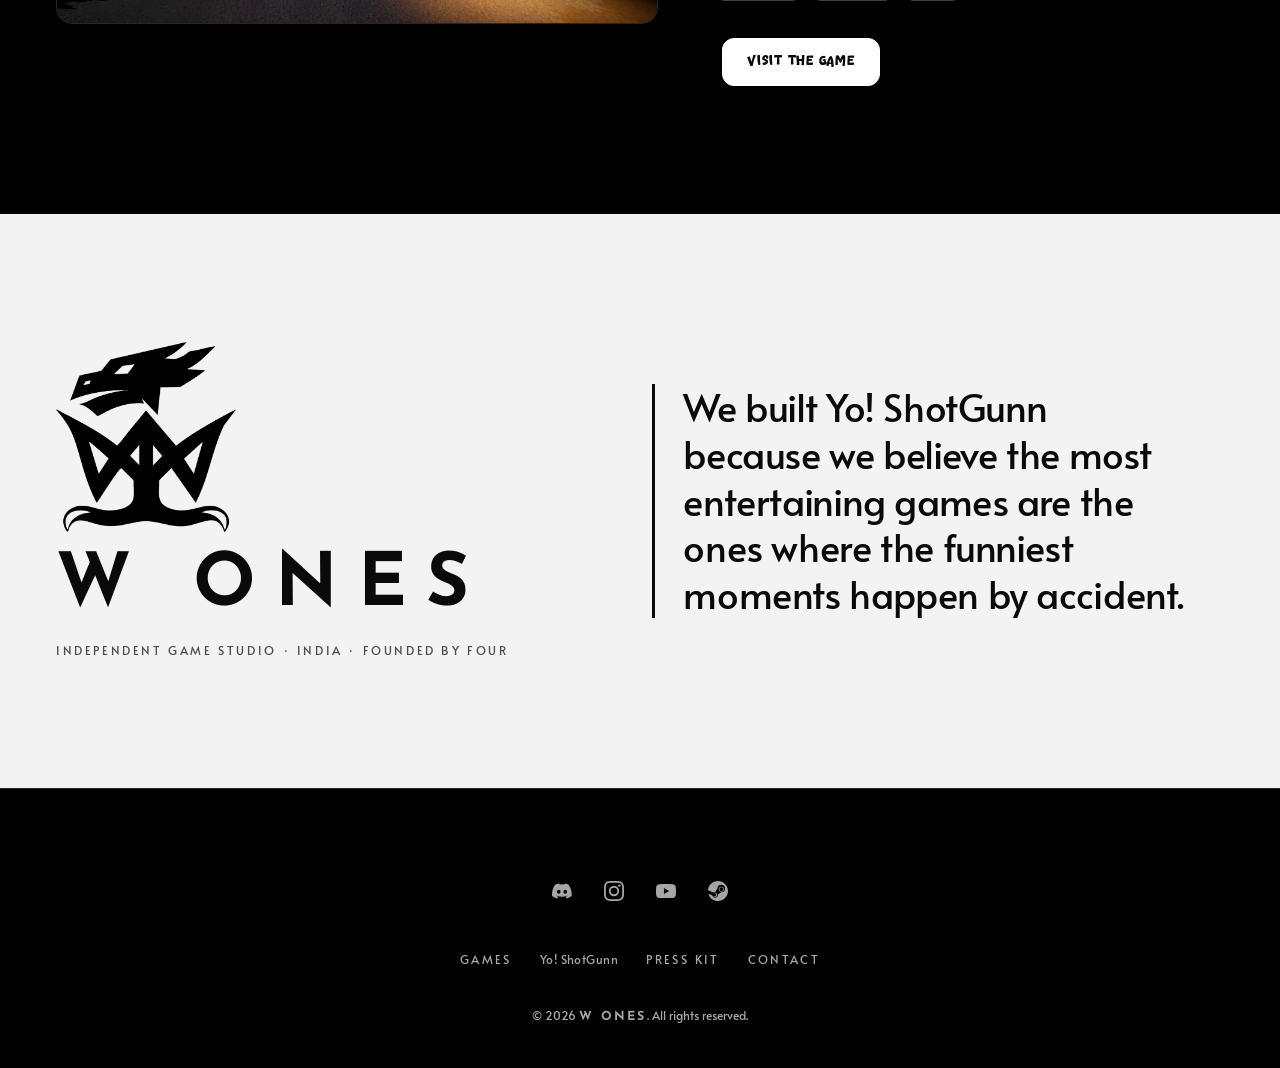
==== commit 890ca506: "Remove the Wishlist on Steam buttons until the store page exists Co-Authored-By: Claude Opus 5 <nore" ====
--- a/index.html
+++ b/index.html
@@ -66,7 +66,6 @@
     <p class="hero__meta">1v4 Slapstick-Horror &middot; PC &middot; Coming to Steam 2027</p>
     <div class="hero__actions">
       <a class="btn btn--solid" href="yoshotgunn.html">Explore the game</a>
-      <a class="btn" href="#" data-needs-link="steam">Wishlist on Steam</a>
     </div>
   </div>
   <button class="hero__pause" id="heroPause" type="button" aria-pressed="false"><span>Pause footage</span></button>
@@ -95,7 +94,6 @@
       </ul>
       <div class="game__actions">
         <a class="btn btn--solid" href="yoshotgunn.html">Visit the game</a>
-        <a class="btn" href="#" data-needs-link="steam">Wishlist on Steam</a>
       </div>
     </div>
   </article>
